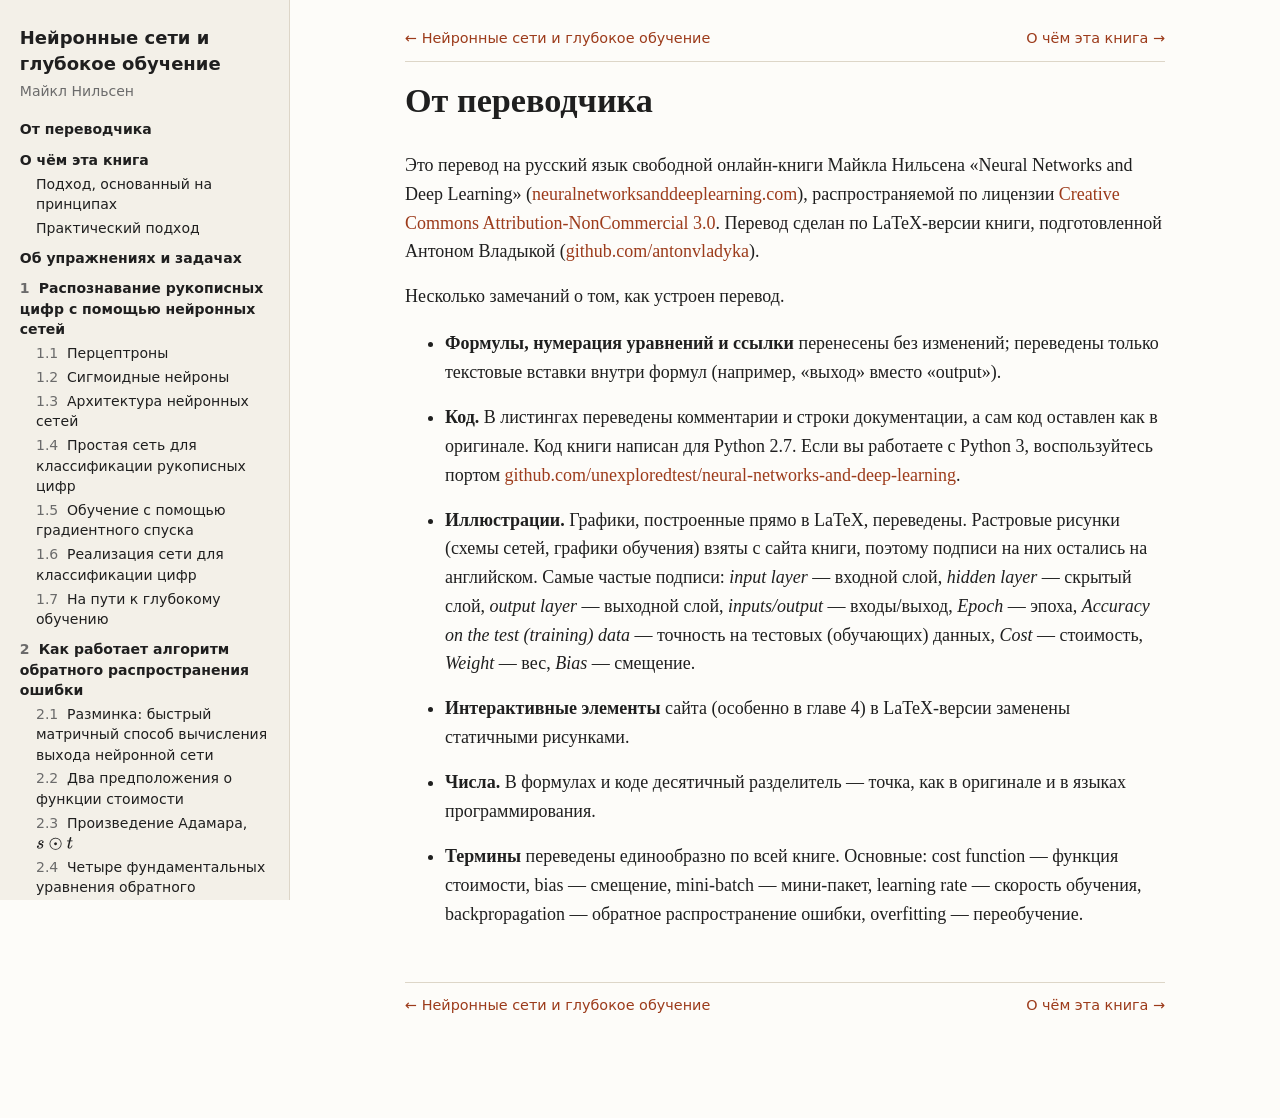
==== part00.html @ f429963b "Русский перевод «Neural Networks and Deep Learning» (HTML + PDF) Co-Authored-By: Claude Opus 5.5 <no" ====
<!DOCTYPE html>
<html lang="ru">
<head>
  <meta charset="utf-8" />
  <meta name="viewport" content="width=device-width, initial-scale=1.0" />
  <title>От переводчика — Нейронные сети и глубокое обучение</title>
  <link rel="stylesheet" href="style.css" />
  <script>
    window.MathJax = {
      tex: { inlineMath: [['\\(', '\\)']], displayMath: [['\\[', '\\]']], tags: 'none' },
      svg: { fontCache: 'global' },
      options: { enableMenu: false }
    };
  </script>
  <script defer src="mathjax.js"></script>
</head>
<body>
<input type="checkbox" id="menu-toggle" />
<label for="menu-toggle" class="menu-btn" title="Оглавление">☰</label>
<aside class="sidebar">
  <a class="book-title" href="index.html">Нейронные сети и глубокое обучение</a>
  <div class="book-author">Майкл Нильсен</div>
  <nav class="toc">
<ul>
<li><a href="part00.html" id="toc-от-переводчика">От
переводчика</a></li>
<li><a href="part01.html" id="toc-о-чём-эта-книга">О чём эта
книга</a>
<ul>
<li><a href="part01.html#подход-основанный-на-принципах"
id="toc-подход-основанный-на-принципах">Подход, основанный на
принципах</a></li>
<li><a href="part01.html#практический-подход"
id="toc-практический-подход">Практический подход</a></li>
</ul></li>
<li><a href="part02.html"
id="toc-об-упражнениях-и-задачах">Об упражнениях и задачах</a></li>
<li><a
href="part03.html"
id="toc-распознавание-рукописных-цифр-с-помощью-нейронных-сетей"><span
class="toc-section-number">1</span> Распознавание рукописных цифр с
помощью нейронных сетей</a>
<ul>
<li><a
href="part03.html#перцептроны"
id="toc-перцептроны"><span class="toc-section-number">1.1</span>
Перцептроны</a></li>
<li><a
href="part03.html#сигмоидные-нейроны"
id="toc-сигмоидные-нейроны"><span class="toc-section-number">1.2</span>
Сигмоидные нейроны</a></li>
<li><a
href="part03.html#архитектура-нейронных-сетей"
id="toc-архитектура-нейронных-сетей"><span
class="toc-section-number">1.3</span> Архитектура нейронных
сетей</a></li>
<li><a
href="part03.html#простая-сеть-для-классификации-рукописных-цифр"
id="toc-простая-сеть-для-классификации-рукописных-цифр"><span
class="toc-section-number">1.4</span> Простая сеть для классификации
рукописных цифр</a></li>
<li><a
href="part03.html#sec:1.5"
id="toc-sec:1.5"><span class="toc-section-number">1.5</span> Обучение с
помощью градиентного спуска</a></li>
<li><a
href="part03.html#sec:1.7"
id="toc-sec:1.7"><span class="toc-section-number">1.6</span> Реализация
сети для классификации цифр</a></li>
<li><a
href="part03.html#sec:1.8"
id="toc-sec:1.8"><span class="toc-section-number">1.7</span> На пути к
глубокому обучению</a></li>
</ul></li>
<li><a
href="part04.html"
id="toc-как-работает-алгоритм-обратного-распространения-ошибки"><span
class="toc-section-number">2</span> Как работает алгоритм обратного
распространения ошибки</a>
<ul>
<li><a
href="part04.html#разминка-быстрый-матричный-способ-вычисления-выхода-нейронной-сети"
id="toc-разминка-быстрый-матричный-способ-вычисления-выхода-нейронной-сети"><span
class="toc-section-number">2.1</span> Разминка: быстрый матричный способ
вычисления выхода нейронной сети</a></li>
<li><a
href="part04.html#два-предположения-о-функции-стоимости"
id="toc-два-предположения-о-функции-стоимости"><span
class="toc-section-number">2.2</span> Два предположения о функции
стоимости</a></li>
<li><a
href="part04.html#произведение-адамара-sodott"
id="toc-произведение-адамара-sodott"><span
class="toc-section-number">2.3</span> Произведение Адамара, <span
class="math inline">\(s\odot{}t\)</span></a></li>
<li><a
href="part04.html#sec:2.4"
id="toc-sec:2.4"><span class="toc-section-number">2.4</span> Четыре
фундаментальных уравнения обратного распространения</a></li>
<li><a
href="part04.html#sec:2.5"
id="toc-sec:2.5"><span class="toc-section-number">2.5</span>
Доказательство четырёх фундаментальных уравнений (необязательный
раздел)</a></li>
<li><a
href="part04.html#sec:2.6"
id="toc-sec:2.6"><span class="toc-section-number">2.6</span> Алгоритм
обратного распространения ошибки</a></li>
<li><a
href="part04.html#sec:2.7"
id="toc-sec:2.7"><span class="toc-section-number">2.7</span> Код
обратного распространения</a></li>
<li><a
href="part04.html#sec:2.8"
id="toc-sec:2.8"><span class="toc-section-number">2.8</span> В каком
смысле обратное распространение — быстрый алгоритм?</a></li>
<li><a
href="part04.html#sec:2.9"
id="toc-sec:2.9"><span class="toc-section-number">2.9</span> Обратное
распространение: общая картина</a></li>
</ul></li>
<li><a href="part05.html" id="toc-sec:3.1"><span
class="toc-section-number">3</span> Как улучшить обучение нейронных
сетей</a>
<ul>
<li><a
href="part05.html#функция-стоимости-на-основе-перекрёстной-энтропии"
id="toc-функция-стоимости-на-основе-перекрёстной-энтропии"><span
class="toc-section-number">3.1</span> Функция стоимости на основе
перекрёстной энтропии</a></li>
<li><a href="part05.html#sec:3.2" id="toc-sec:3.2"><span
class="toc-section-number">3.2</span> Переобучение и
регуляризация</a></li>
<li><a href="part05.html#sec:3.3" id="toc-sec:3.3"><span
class="toc-section-number">3.3</span> Инициализация весов</a></li>
<li><a href="part05.html#sec:3.4" id="toc-sec:3.4"><span
class="toc-section-number">3.4</span> Снова о распознавании почерка:
код</a></li>
<li><a href="part05.html#sec:3.5" id="toc-sec:3.5"><span
class="toc-section-number">3.5</span> Как выбирать гиперпараметры
нейронной сети?</a></li>
<li><a href="part05.html#sec:3.6" id="toc-sec:3.6"><span
class="toc-section-number">3.6</span> Другие приёмы</a></li>
</ul></li>
<li><a
href="part06.html"
id="toc-наглядное-доказательство-того-что-нейронные-сети-могут-вычислить-любую-функцию"><span
class="toc-section-number">4</span> Наглядное доказательство того, что
нейронные сети могут вычислить любую функцию</a>
<ul>
<li><a
href="part06.html#две-оговорки"
id="toc-две-оговорки"><span class="toc-section-number">4.1</span> Две
оговорки</a></li>
<li><a
href="part06.html#универсальность-для-одного-входа-и-одного-выхода"
id="toc-универсальность-для-одного-входа-и-одного-выхода"><span
class="toc-section-number">4.2</span> Универсальность для одного входа и
одного выхода</a></li>
<li><a
href="part06.html#много-входных-переменных"
id="toc-много-входных-переменных"><span
class="toc-section-number">4.3</span> Много входных переменных</a></li>
<li><a
href="part06.html#за-пределами-сигмоидных-нейронов"
id="toc-за-пределами-сигмоидных-нейронов"><span
class="toc-section-number">4.4</span> За пределами сигмоидных
нейронов</a></li>
<li><a
href="part06.html#исправляем-ступенчатые-функции"
id="toc-исправляем-ступенчатые-функции"><span
class="toc-section-number">4.5</span> Исправляем ступенчатые
функции</a></li>
<li><a
href="part06.html#заключение"
id="toc-заключение">Заключение</a></li>
</ul></li>
<li><a href="part07.html"
id="toc-почему-глубокие-нейронные-сети-трудно-обучать"><span
class="toc-section-number">5</span> Почему глубокие нейронные сети
трудно обучать?</a>
<ul>
<li><a
href="part07.html#проблема-исчезающего-градиента"
id="toc-проблема-исчезающего-градиента"><span
class="toc-section-number">5.1</span> Проблема исчезающего
градиента</a></li>
<li><a
href="part07.html#что-вызывает-проблему-исчезающего-градиента-нестабильные-градиенты-в-глубоких-нейронных-сетях"
id="toc-что-вызывает-проблему-исчезающего-градиента-нестабильные-градиенты-в-глубоких-нейронных-сетях"><span
class="toc-section-number">5.2</span> Что вызывает проблему исчезающего
градиента? Нестабильные градиенты в глубоких нейронных сетях</a></li>
<li><a
href="part07.html#нестабильные-градиенты-в-более-сложных-сетях"
id="toc-нестабильные-градиенты-в-более-сложных-сетях"><span
class="toc-section-number">5.3</span> Нестабильные градиенты в более
сложных сетях</a></li>
<li><a
href="part07.html#другие-препятствия-на-пути-глубокого-обучения"
id="toc-другие-препятствия-на-пути-глубокого-обучения"><span
class="toc-section-number">5.4</span> Другие препятствия на пути
глубокого обучения</a></li>
</ul></li>
<li><a href="part08.html" id="toc-глубокое-обучение"><span
class="toc-section-number">6</span> Глубокое обучение</a>
<ul>
<li><a href="part08.html#subseq:cnn"
id="toc-subseq:cnn"><span class="toc-section-number">6.1</span>
Знакомство со свёрточными сетями</a></li>
<li><a
href="part08.html#свёрточные-нейронные-сети-на-практике"
id="toc-свёрточные-нейронные-сети-на-практике"><span
class="toc-section-number">6.2</span> Свёрточные нейронные сети на
практике</a></li>
<li><a href="part08.html#код-наших-свёрточных-сетей"
id="toc-код-наших-свёрточных-сетей"><span
class="toc-section-number">6.3</span> Код наших свёрточных
сетей</a></li>
<li><a
href="part08.html#недавний-прогресс-в-распознавании-изображений"
id="toc-недавний-прогресс-в-распознавании-изображений"><span
class="toc-section-number">6.4</span> Недавний прогресс в распознавании
изображений</a></li>
<li><a
href="part08.html#другие-подходы-к-глубоким-нейронным-сетям"
id="toc-другие-подходы-к-глубоким-нейронным-сетям"><span
class="toc-section-number">6.5</span> Другие подходы к глубоким
нейронным сетям</a></li>
<li><a href="part08.html#о-будущем-нейронных-сетей"
id="toc-о-будущем-нейронных-сетей"><span
class="toc-section-number">6.6</span> О будущем нейронных сетей</a></li>
</ul></li>
<li><a
href="part09.html"
id="toc-приложение.-существует-ли-простой-алгоритм-интеллекта">Приложение.
Существует ли простой алгоритм интеллекта?</a></li>
</ul>
  </nav>
</aside>
<main>
<nav class="pager">
  <span><a href="index.html" rel="prev">← Нейронные сети и глубокое обучение</a></span>
  <span><a href="part01.html" rel="next">О чём эта книга →</a></span>
</nav>
<article>
<h1 class="unnumbered" id="от-переводчика">От переводчика</h1>
<p>Это перевод на русский язык свободной онлайн-книги Майкла Нильсена
«Neural Networks and Deep Learning» (<a
href="http://neuralnetworksanddeeplearning.com">neuralnetworksanddeeplearning.com</a>),
распространяемой по лицензии <a
href="https://creativecommons.org/licenses/by-nc/3.0/deed.ru">Creative
Commons Attribution-NonCommercial 3.0</a>. Перевод сделан по
LaTeX-версии книги, подготовленной Антоном Владыкой (<a
href="https://github.com/antonvladyka/neuralnetworksanddeeplearning.com.pdf">github.com/antonvladyka</a>).</p>
<p>Несколько замечаний о том, как устроен перевод.</p>
<ul>
<li><p><strong>Формулы, нумерация уравнений и ссылки</strong> перенесены
без изменений; переведены только текстовые вставки внутри формул
(например, «выход» вместо «output»).</p></li>
<li><p><strong>Код.</strong> В листингах переведены комментарии и строки
документации, а сам код оставлен как в оригинале. Код книги написан для
Python 2.7. Если вы работаете с Python 3, воспользуйтесь портом <a
href="https://github.com/unexploredtest/neural-networks-and-deep-learning">github.com/unexploredtest/neural-networks-and-deep-learning</a>.</p></li>
<li><p><strong>Иллюстрации.</strong> Графики, построенные прямо в LaTeX,
переведены. Растровые рисунки (схемы сетей, графики обучения) взяты с
сайта книги, поэтому подписи на них остались на английском. Самые частые
подписи: <em>input layer</em> — входной слой, <em>hidden layer</em> —
скрытый слой, <em>output layer</em> — выходной слой,
<em>inputs/output</em> — входы/выход, <em>Epoch</em> — эпоха,
<em>Accuracy on the test (training) data</em> — точность на тестовых
(обучающих) данных, <em>Cost</em> — стоимость, <em>Weight</em> — вес,
<em>Bias</em> — смещение.</p></li>
<li><p><strong>Интерактивные элементы</strong> сайта (особенно в главе
4) в LaTeX-версии заменены статичными рисунками.</p></li>
<li><p><strong>Числа.</strong> В формулах и коде десятичный разделитель
— точка, как в оригинале и в языках программирования.</p></li>
<li><p><strong>Термины</strong> переведены единообразно по всей книге.
Основные: cost function — функция стоимости, bias — смещение, mini-batch
— мини-пакет, learning rate — скорость обучения, backpropagation —
обратное распространение ошибки, overfitting — переобучение.</p></li>
</ul>
</article>
<nav class="pager bottom">
  <span><a href="index.html" rel="prev">← Нейронные сети и глубокое обучение</a></span>
  <span><a href="part01.html" rel="next">О чём эта книга →</a></span>
</nav>
</main>
</body>
</html>
---- style.css ----
:root {
  --bg: #fdfcf9;
  --fg: #1f1f1f;
  --muted: #6b6b6b;
  --accent: #9c3b1b;
  --side-bg: #f3f0e8;
  --rule: #ddd6c8;
  --code-bg: #f5f2ea;
}
@media (prefers-color-scheme: dark) {
  :root {
    --bg: #1c1b19;
    --fg: #e6e2d9;
    --muted: #a39f95;
    --accent: #e08a62;
    --side-bg: #252420;
    --rule: #3b3933;
    --code-bg: #2a2925;
  }
  article img { background: #fff; border-radius: 3px; }
}
* { box-sizing: border-box; }
html { font-size: 18px; }
body {
  margin: 0;
  background: var(--bg);
  color: var(--fg);
  font-family: "Charter", "Georgia", "PT Serif", "Liberation Serif", serif;
  line-height: 1.6;
}
a { color: var(--accent); text-decoration: none; }
a:hover { text-decoration: underline; }

/* боковая панель */
.sidebar {
  position: fixed; top: 0; left: 0; bottom: 0;
  width: 290px; overflow-y: auto;
  background: var(--side-bg);
  border-right: 1px solid var(--rule);
  padding: 1.4rem 1.1rem 2rem;
  font-family: system-ui, -apple-system, "Segoe UI", sans-serif;
  font-size: 0.78rem; line-height: 1.45;
}
.book-title { display: block; font-weight: 700; font-size: 1rem; color: var(--fg); }
.book-author { color: var(--muted); margin: 0.2rem 0 1rem; }
.toc ul { list-style: none; padding-left: 0; margin: 0; }
.toc > ul > li { margin: 0.55rem 0; font-weight: 600; }
.toc ul ul { padding-left: 0.9rem; font-weight: 400; }
.toc ul ul li { margin: 0.2rem 0; }
.toc a { color: var(--fg); }
.toc a:hover { color: var(--accent); }
.toc .toc-section-number { color: var(--muted); margin-right: 0.3em; }

main { margin-left: 290px; padding: 1.5rem 2rem 4rem; }
article, .pager, .cover { max-width: 760px; margin: 0 auto; }

.menu-btn, #menu-toggle { display: none; }
@media (max-width: 900px) {
  html { font-size: 17px; }
  .sidebar { transform: translateX(-100%); transition: transform .2s; z-index: 10; width: 82%; max-width: 320px; }
  #menu-toggle:checked ~ .sidebar { transform: none; box-shadow: 0 0 30px rgba(0,0,0,.25); }
  .menu-btn {
    display: block; position: fixed; top: 10px; right: 12px; z-index: 11;
    background: var(--side-bg); border: 1px solid var(--rule);
    border-radius: 6px; padding: 2px 10px; font-size: 1.2rem; cursor: pointer;
  }
  main { margin-left: 0; padding: 1rem 16px 3rem; }
}

/* навигация */
.pager {
  display: flex; justify-content: space-between; gap: 1rem;
  font-family: system-ui, sans-serif; font-size: 0.8rem;
  border-bottom: 1px solid var(--rule); padding-bottom: 0.6rem; margin-bottom: 1rem;
}
.pager.bottom { border-bottom: 0; border-top: 1px solid var(--rule); padding-top: 0.6rem; margin-top: 3rem; }
.pager span:last-child { text-align: right; }

/* обложка */
.cover { text-align: center; padding: 2rem 0 1rem; border-bottom: 1px solid var(--rule); margin-bottom: 2rem; }
.cover h1 { font-size: 2.1rem; margin: 0; }
.cover .subtitle { font-size: 1.2rem; color: var(--muted); margin: 0.3rem 0 1rem; }
.cover .note { font-size: 0.85rem; color: var(--muted); }

/* текст */
h1, h2, h3, h4 { line-height: 1.25; }
h1 { font-size: 1.9rem; margin-top: 0.5rem; }
h2 { font-size: 1.4rem; margin-top: 2.4rem; }
h3 { font-size: 1.15rem; margin-top: 2rem; }
.header-section-number { color: var(--muted); margin-right: 0.35em; }
p { margin: 0.9rem 0; }
article img { max-width: 100%; height: auto; display: block; margin: 1rem auto; }
article p:has(> img:only-child) { text-align: center; }
figure { margin: 1.5rem 0; text-align: center; }
figcaption { font-size: 0.85rem; color: var(--muted); }
blockquote { margin: 1rem 0; padding: 0.2rem 1rem; border-left: 3px solid var(--rule); color: var(--muted); }
code { font-family: "DejaVu Sans Mono", Consolas, monospace; font-size: 0.85em; background: var(--code-bg); padding: 0.05em 0.3em; border-radius: 3px; }
pre { background: var(--code-bg); padding: 0.8rem 1rem; overflow-x: auto; border-radius: 4px; line-height: 1.4; }
pre code { background: none; padding: 0; font-size: 0.8rem; }
mjx-container[display="true"] { overflow-x: auto; overflow-y: hidden; padding: 0.2rem 0; }
table { border-collapse: collapse; margin: 1rem auto; }
td, th { border: 1px solid var(--rule); padding: 0.3rem 0.6rem; }
.footnotes { font-size: 0.85rem; border-top: 1px solid var(--rule); margin-top: 3rem; }
section.footnotes hr { display: none; }
h4, h5 { font-size: 1rem; margin-top: 1.6rem; }

.toc-main { font-family: system-ui, -apple-system, "Segoe UI", sans-serif; font-size: 0.95rem; }
.toc-main h2 { margin-top: 0; }
.toc-main > ul > li { margin: 0.9rem 0; }
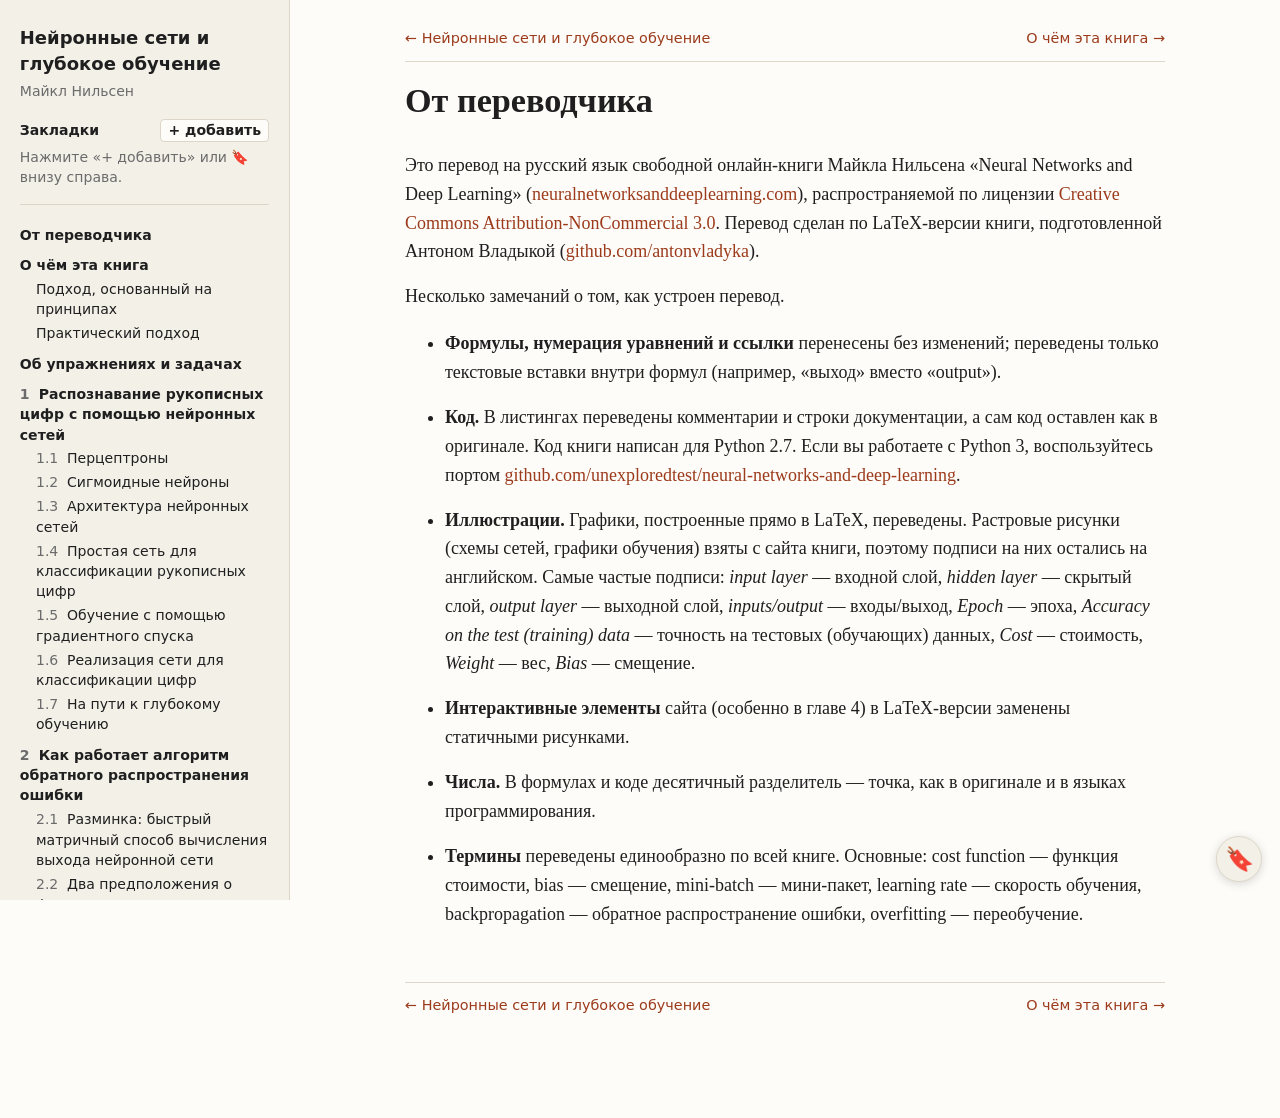
==== commit 6bbad1a8: "Закладки и автосохранение места чтения Co-Authored-By: Claude Opus 5.5 <noreply@anthropic.com> Claud" ====
--- a/part00.html
+++ b/part00.html
@@ -13,6 +13,7 @@
     };
   </script>
   <script defer src="mathjax.js"></script>
+  <script defer src="bookmarks.js"></script>
 </head>
 <body>
 <input type="checkbox" id="menu-toggle" />
--- a/style.css
+++ b/style.css
@@ -107,3 +107,30 @@
 .toc-main { font-family: system-ui, -apple-system, "Segoe UI", sans-serif; font-size: 0.95rem; }
 .toc-main h2 { margin-top: 0; }
 .toc-main > ul > li { margin: 0.9rem 0; }
+
+/* закладки и место чтения */
+.bm-panel { margin: 0 0 1.1rem; padding-bottom: 0.9rem; border-bottom: 1px solid var(--rule); }
+.bm-continue { display: block; padding: 0.5rem 0.6rem; margin-bottom: 0.8rem; border-radius: 6px;
+  background: var(--accent); color: var(--bg) !important; font-weight: 600; }
+.bm-continue:hover { text-decoration: none; opacity: .9; }
+.bm-continue small, .bm-panel li small { display: block; font-weight: 400; opacity: .85; }
+.bm-head { font-weight: 700; display: flex; justify-content: space-between; align-items: center; margin-bottom: 0.3rem; }
+.bm-panel button { font: inherit; cursor: pointer; border: 1px solid var(--rule); background: var(--bg);
+  color: var(--fg); border-radius: 4px; padding: 0 0.4rem; }
+.bm-panel button:hover { border-color: var(--accent); color: var(--accent); }
+.bm-empty { color: var(--muted); }
+.bm-panel ul { list-style: none; padding: 0; margin: 0; max-height: 40vh; overflow-y: auto; }
+.bm-panel li { display: flex; gap: 0.3rem; align-items: flex-start; margin: 0.35rem 0; }
+.bm-panel li a { flex: 1; color: var(--fg); }
+.bm-panel li small { color: var(--muted); }
+.bm-panel .bm-del { border: none; background: none; color: var(--muted); font-size: 1rem; line-height: 1; }
+.bm-fab { position: fixed; right: 18px; bottom: 18px; width: 46px; height: 46px; border-radius: 50%;
+  border: 1px solid var(--rule); background: var(--side-bg); font-size: 1.3rem; cursor: pointer;
+  box-shadow: 0 2px 10px rgba(0,0,0,.15); z-index: 5; }
+.bm-fab:hover { border-color: var(--accent); }
+.bm-toast { position: fixed; right: 74px; bottom: 26px; background: var(--fg); color: var(--bg);
+  padding: 0.35rem 0.8rem; border-radius: 6px; font: 0.8rem system-ui, sans-serif; z-index: 6; }
+.bm-flash { background: color-mix(in srgb, var(--accent) 18%, transparent); transition: background 1.5s; border-radius: 3px; }
+.bm-cover { display: inline-block; margin-top: 0.6rem; padding: 0.5rem 0.9rem; border-radius: 6px;
+  background: var(--accent); color: var(--bg) !important; font-family: system-ui, sans-serif; font-size: 0.9rem; }
+.bm-cover:hover { text-decoration: none; opacity: .9; }
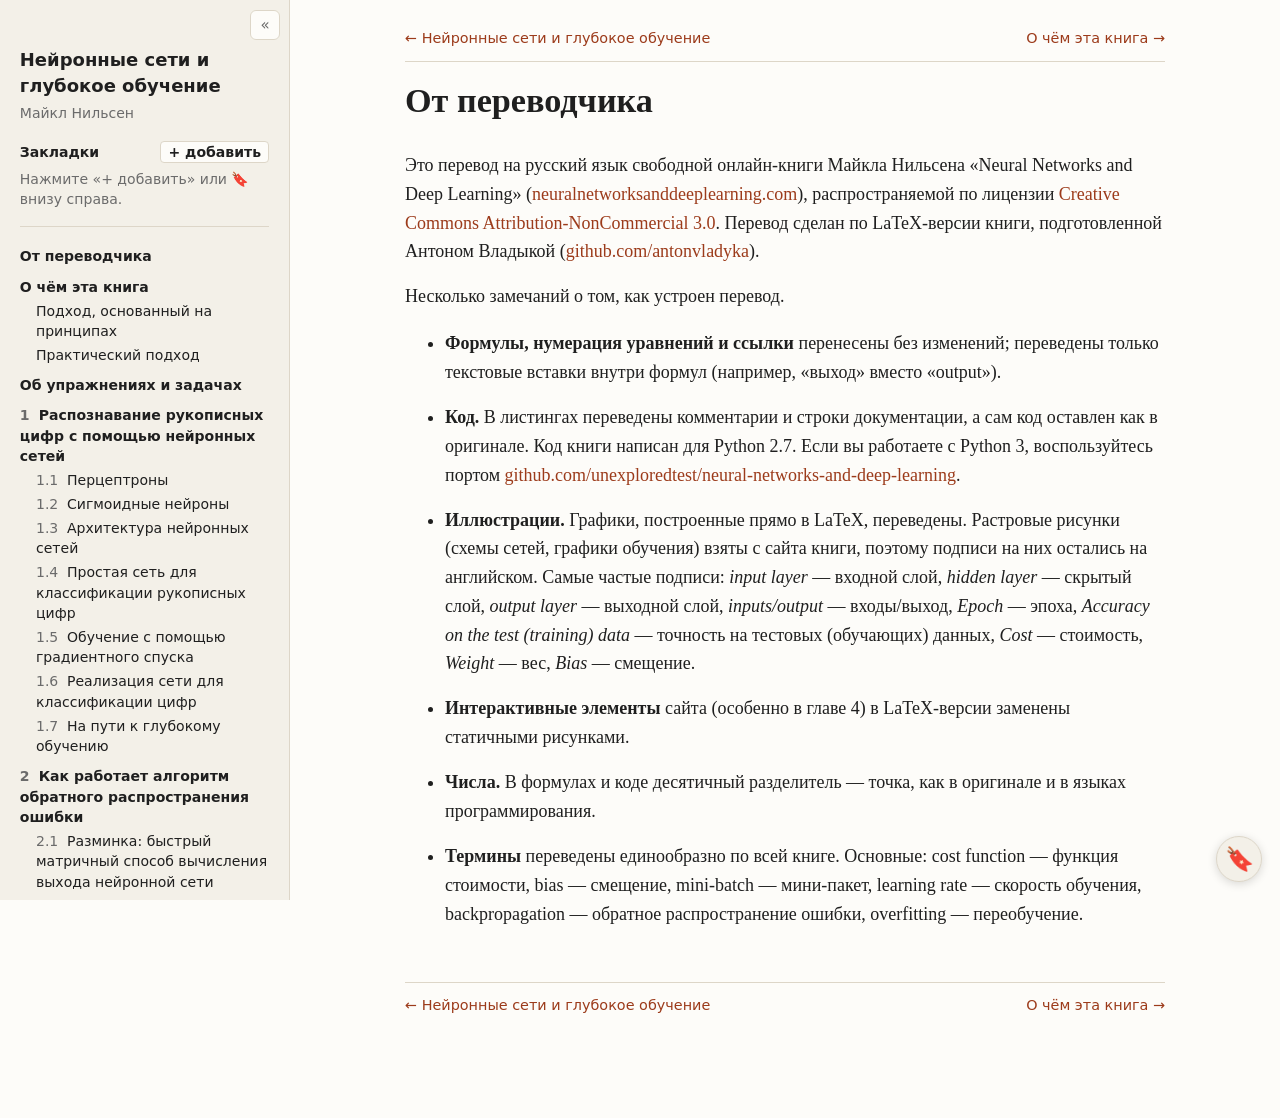
==== commit e55c17c8: "Кнопка скрытия боковой панели Co-Authored-By: Claude Opus 5.5 <noreply@anthropic.com> Claude-Session" ====
--- a/part00.html
+++ b/part00.html
@@ -12,12 +12,15 @@
       options: { enableMenu: false }
     };
   </script>
+  <script>try{if(localStorage.getItem("nndl-ru:sidebar")==="hidden")document.documentElement.classList.add("sb-hidden")}catch(e){}</script>
   <script defer src="mathjax.js"></script>
   <script defer src="bookmarks.js"></script>
 </head>
 <body>
 <input type="checkbox" id="menu-toggle" />
 <label for="menu-toggle" class="menu-btn" title="Оглавление">☰</label>
+<button class="sb-toggle" type="button" title="Скрыть / показать боковую панель" aria-label="Скрыть или показать боковую панель"
+  onclick="var h=document.documentElement;h.classList.toggle('sb-hidden');try{localStorage.setItem('nndl-ru:sidebar',h.classList.contains('sb-hidden')?'hidden':'shown')}catch(e){}"></button>
 <aside class="sidebar">
   <a class="book-title" href="index.html">Нейронные сети и глубокое обучение</a>
   <div class="book-author">Майкл Нильсен</div>
--- a/style.css
+++ b/style.css
@@ -55,6 +55,21 @@
 article, .pager, .cover { max-width: 760px; margin: 0 auto; }
 
 .menu-btn, #menu-toggle { display: none; }
+/* скрытие боковой панели на широком экране */
+.sb-toggle {
+  position: fixed; top: 10px; left: 250px; z-index: 12; width: 30px; height: 30px;
+  border: 1px solid var(--rule); border-radius: 6px; background: var(--bg); color: var(--muted);
+  cursor: pointer; font: 15px/1 system-ui, sans-serif; padding: 0;
+}
+.sb-toggle::before { content: "«"; }
+.sb-toggle:hover { color: var(--accent); border-color: var(--accent); }
+.sidebar { padding-top: 2.6rem; }
+main { transition: margin-left .2s; }
+.sidebar { transition: transform .2s; }
+html.sb-hidden .sidebar { transform: translateX(-100%); }
+html.sb-hidden main { margin-left: 0; }
+html.sb-hidden .sb-toggle { left: 12px; }
+html.sb-hidden .sb-toggle::before { content: "☰"; }
 @media (max-width: 900px) {
   html { font-size: 17px; }
   .sidebar { transform: translateX(-100%); transition: transform .2s; z-index: 10; width: 82%; max-width: 320px; }
@@ -65,6 +80,10 @@
     border-radius: 6px; padding: 2px 10px; font-size: 1.2rem; cursor: pointer;
   }
   main { margin-left: 0; padding: 1rem 16px 3rem; }
+  .sb-toggle { display: none; }
+  .sidebar { padding-top: 1.4rem; }
+  html.sb-hidden .sidebar { transform: translateX(-100%); }
+  html.sb-hidden #menu-toggle:checked ~ .sidebar { transform: none; }
 }
 
 /* навигация */
